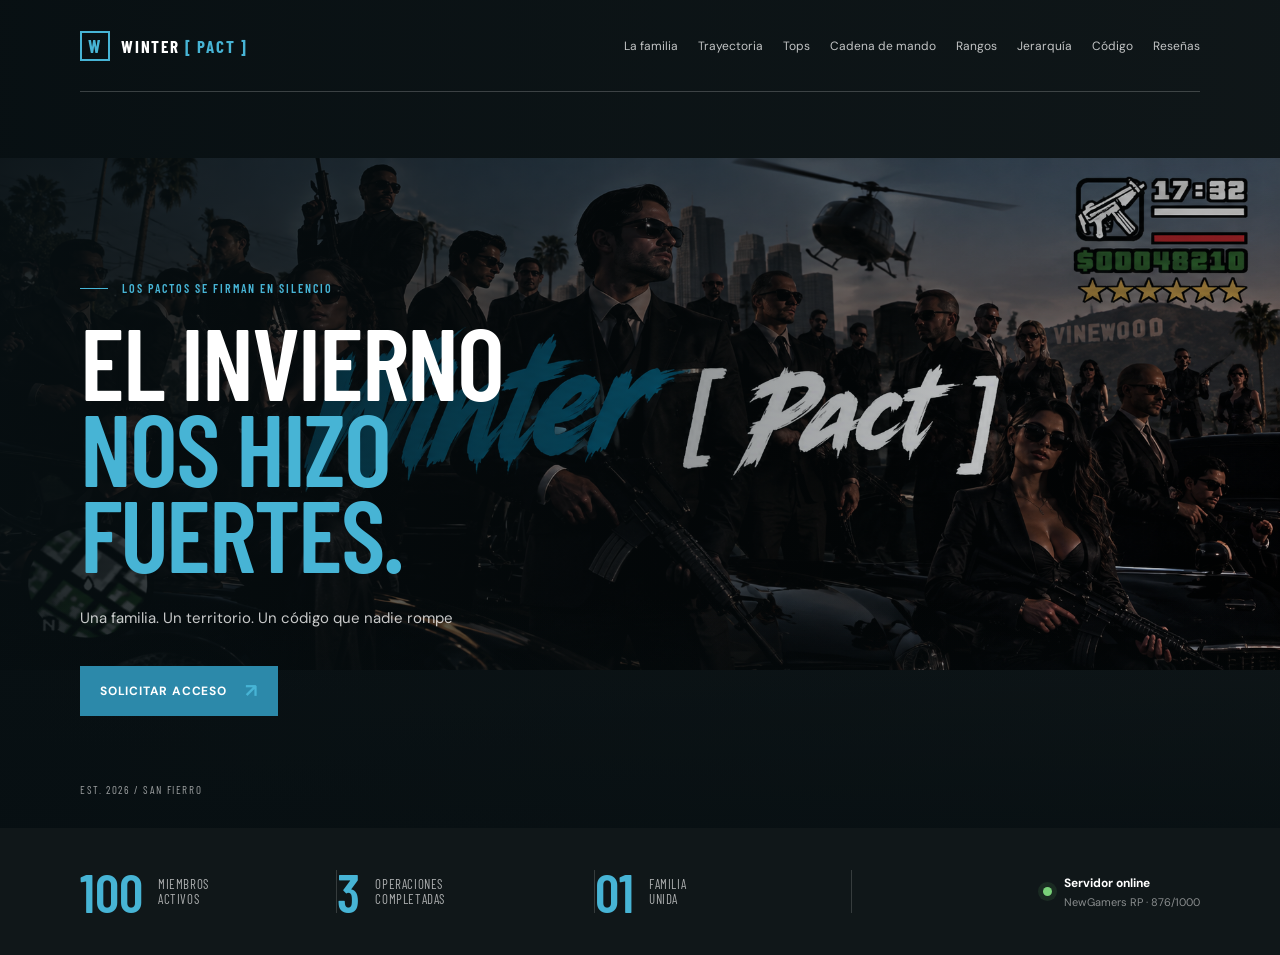
==== index.html @ 0ac742ff "Add files via upload" ====
<!DOCTYPE html>
<html lang="es">
<head>
    <meta charset="UTF-8">
    <meta name="viewport" content="width=device-width, initial-scale=1.0">
    <meta name="description" content="Winter [ Pact ], una familia de rolplay con códigos propios.">
    <title>Winter [ Pact ]</title>
    <link rel="icon" type="image/svg+xml" href="copo.svg">
    <link rel="preconnect" href="https://fonts.googleapis.com">
    <link rel="preconnect" href="https://fonts.gstatic.com" crossorigin>
    <link href="https://fonts.googleapis.com/css2?family=Barlow+Condensed:wght@400;500;600;700&family=DM+Sans:wght@400;500;700&display=swap" rel="stylesheet">
    <link rel="stylesheet" href="style.css">
</head>
<body>
    <header class="hero" id="inicio">
        <nav class="nav container" aria-label="Navegación principal">
            <a class="brand" href="#inicio" aria-label="Ir al inicio"><span class="brand-mark">W</span><span>WINTER <b>[ PACT ]</b></span></a>
            <div class="nav-links"><a href="familia.html">La familia</a><a href="trayectoria.html">Trayectoria</a><a href="tops.html">Tops</a><a href="cadena-mando.html">Cadena de mando</a><a href="rangos.html">Rangos</a><a href="jerarquia.html">Jerarquía</a><a href="codigo.html">Código</a><a href="reseñas.html">Reseñas</a></div>
        </nav>
        <div class="hero-content container">
            <p class="eyebrow"><span></span> Los pactos se firman en silencio</p>
            <h1>El invierno<br><em>nos hizo fuertes.</em></h1>
            <p class="hero-copy">Una familia. Un territorio. Un código que nadie rompe</p>
            <div class="hero-actions"><a class="button button-primary" href="https://discord.gg/SyQqmBDuV" target="_blank" rel="noreferrer">Solicitar acceso <span>↗</span></a></div>
        </div>
        <div class="hero-footer container"><span>EST. 2026 / SAN FIERRO</span></div>
    </header>

    <section class="numbers section-dark" aria-label="Estadísticas de Winter Pact"><div class="container numbers-grid"><div class="number-item"><strong>100</strong><span>Miembros<br>activos</span></div><div class="number-item"><strong>3</strong><span>Operaciones<br>completadas</span></div><div class="number-item"><strong>01</strong><span>Familia<br>unida</span></div><div class="status"><span class="status-dot"></span><span><b>Servidor online</b><small>NewGamers RP · 876/1000</small></span></div></div></section>
</body>
</html>
---- style.css ----
@import url('https://fonts.googleapis.com/css2?family=Barlow+Condensed:wght@400;500;600;700&family=DM+Sans:wght@400;500;700&display=swap');

:root { --blue: #2c89aa; --blue-light: #47b4d5; --ink: #101719; --paper: #f4f7f6; --white: #ffffff; --muted: #667477; }
* { box-sizing: border-box; }
html { scroll-behavior: smooth; }
body { margin: 0; color: var(--ink); background: var(--paper); font-family: 'DM Sans', sans-serif; }
a { color: inherit; text-decoration: none; }
.container { width: min(1120px, calc(100% - 80px)); margin: 0 auto; }
.hero { min-height: 720px; height: 92vh; position: relative; overflow: hidden; color: var(--white); background: #101719 url('imagenes/content.png') center center / contain no-repeat; }
.hero::before { content: ''; position: absolute; inset: 0; background: linear-gradient(90deg, rgba(7,15,18,.9), rgba(7,15,18,.48) 47%, rgba(7,15,18,.1)); }
.hero::after { content: ''; position: absolute; inset: auto 0 0; height: 28%; background: linear-gradient(transparent, rgba(7,15,18,.75)); }
.nav, .hero-content, .hero-footer { position: relative; z-index: 1; }
.nav { height: 92px; display: flex; align-items: center; justify-content: space-between; border-bottom: 1px solid rgba(255,255,255,.2); }
.brand { display: inline-flex; align-items: center; gap: 11px; font: 700 17px 'Barlow Condensed', sans-serif; letter-spacing: 1.8px; }
.brand b { color: var(--blue-light); }.brand-mark { width: 30px; height: 30px; display: grid; place-items: center; border: 2px solid var(--blue-light); color: var(--blue-light); font: 700 18px 'Barlow Condensed', sans-serif; }
.nav-links { display: flex; gap: 20px; color: rgba(255,255,255,.75); font-size: 12px; }.nav-links a:hover { color: var(--white); }
.nav-button, .button { display: inline-flex; gap: 18px; align-items: center; font-size: 12px; font-weight: 700; letter-spacing: .8px; text-transform: uppercase; }.nav-button { padding: 12px 17px; border: 1px solid rgba(255,255,255,.5); }.nav-button span, .button span { color: var(--blue-light); font-size: 19px; line-height: 0; }
.hero-content { padding-top: clamp(110px, 21vh, 205px); }.eyebrow, .section-label { margin: 0 0 22px; color: var(--blue-light); font: 600 12px 'Barlow Condensed', sans-serif; letter-spacing: 2px; text-transform: uppercase; }.eyebrow span { display: inline-block; width: 28px; height: 1px; margin: 0 10px 4px 0; background: var(--blue-light); }
.hero h1 { max-width: 650px; margin: 0; font: 600 clamp(67px,8vw,116px)/.84 'Barlow Condensed', sans-serif; letter-spacing: -2px; text-transform: uppercase; }.hero h1 em { color: var(--blue-light); font-style: normal; }.hero-copy { margin: 31px 0 34px; color: rgba(255,255,255,.78); font-size: 15px; line-height: 1.7; }.hero-actions { display: flex; align-items: center; gap: 25px; }.button { min-height: 50px; padding: 0 20px; }.button-primary { color: var(--white); background: var(--blue); }.button-primary:hover { background: var(--blue-light); }.button-ghost { padding-right: 0; padding-left: 0; border-bottom: 1px solid rgba(255,255,255,.6); }
.hero-footer { position: absolute; right: 0; bottom: 32px; left: 0; display: flex; justify-content: space-between; color: rgba(255,255,255,.6); font: 11px 'Barlow Condensed', sans-serif; letter-spacing: 1.6px; }.scroll-hint { display: flex; align-items: center; gap: 10px; }.scroll-hint i { width: 7px; height: 7px; display: block; border-radius: 50%; background: var(--blue-light); }
.section { padding: 115px 0; }.intro { background: var(--paper); }.intro-grid, .code-grid { display: grid; grid-template-columns: 1.08fr .92fr; gap: 100px; } h2 { margin: 0; font: 600 clamp(48px,6vw,75px)/.88 'Barlow Condensed', sans-serif; letter-spacing: -1.5px; text-transform: uppercase; } h2 strong { color: var(--blue); font-weight: 600; }.intro-text { padding-top: 30px; font-size: 17px; line-height: 1.75; }.intro-text p { margin: 0 0 20px; }.intro-text .muted { color: var(--muted); font-size: 14px; }.text-link { display: inline-flex; gap: 20px; margin-top: 18px; color: var(--blue); font-size: 13px; font-weight: 700; text-transform: uppercase; }.text-link span { font-size: 19px; }
.section-dark { color: var(--white); background: var(--ink); }.numbers { padding: 42px 0; }.numbers-grid { display: grid; grid-template-columns: repeat(3, 1fr) 1.35fr; align-items: center; }.number-item { display: flex; align-items: center; gap: 15px; border-right: 1px solid rgba(255,255,255,.16); }.number-item strong { color: var(--blue-light); font: 600 54px/.8 'Barlow Condensed', sans-serif; }.number-item span { color: rgba(255,255,255,.65); font: 13px/1.1 'Barlow Condensed', sans-serif; letter-spacing: .6px; text-transform: uppercase; }.status { display: flex; align-items: center; justify-content: flex-end; gap: 12px; }.status-dot { width: 9px; height: 9px; border-radius: 50%; background: #79d179; box-shadow: 0 0 0 5px rgba(121,209,121,.1); }.status b, .status small { display: block; }.status b { font-size: 12px; }.status small { margin-top: 4px; color: rgba(255,255,255,.5); font-size: 11px; }
.hierarchy { background: var(--paper); }.section-heading { display: flex; justify-content: space-between; align-items: end; margin-bottom: 55px; }.section-heading > p { margin: 0 0 5px; color: var(--muted); font-size: 14px; line-height: 1.5; text-align: right; }.rank-grid { display: grid; grid-template-columns: repeat(4, 1fr); gap: 14px; }.rank-card { min-height: 275px; padding: 23px 21px; position: relative; background: var(--white); border-top: 3px solid transparent; }.rank-card:hover, .rank-featured { border-color: var(--blue); }.rank-number { color: #9ba8aa; font: 13px 'Barlow Condensed', sans-serif; }.rank-icon { display: block; margin: 38px 0 17px; color: var(--blue); font-size: 28px; }.rank-card h3 { margin: 0; font: 600 27px 'Barlow Condensed', sans-serif; text-transform: uppercase; }.rank-card p { margin: 8px 0 0; color: var(--muted); font-size: 12px; line-height: 1.55; }.rank-line { position: absolute; bottom: 24px; left: 21px; width: 35px; height: 2px; background: var(--blue); }
.code-section { padding: 105px 0; }.code-list { padding-top: 10px; }.code-list > div { display: flex; gap: 23px; padding: 19px 0; border-bottom: 1px solid rgba(255,255,255,.16); }.code-list b { color: var(--blue-light); font: 16px 'Barlow Condensed', sans-serif; }.code-list strong, .code-list small { display: block; }.code-list strong { font: 600 23px 'Barlow Condensed', sans-serif; text-transform: uppercase; }.code-list small { margin-top: 5px; color: rgba(255,255,255,.55); font-size: 12px; }
.history { background: var(--paper); }.timeline { max-width: 800px; margin-left: auto; border-left: 1px solid var(--line); }.timeline article { display: grid; grid-template-columns: 100px 1fr; gap: 25px; padding: 0 0 32px 30px; position: relative; }.timeline article::before { content: ''; position: absolute; top: 4px; left: -5px; width: 9px; height: 9px; border-radius: 50%; background: var(--blue); box-shadow: 0 0 0 5px var(--paper); }.timeline article:last-child { padding-bottom: 0; }.timeline article > span { color: var(--blue); font: 600 18px 'Barlow Condensed', sans-serif; }.timeline h3, .top-grid h3, .hierarchy-steps h3 { margin: 0; font: 600 25px 'Barlow Condensed', sans-serif; text-transform: uppercase; }.timeline p, .hierarchy-steps p { margin: 7px 0 0; color: var(--muted); font-size: 13px; line-height: 1.6; }
.family-image { display: block; width: 100%; height: auto; margin-top: 14px; }
.history-banners { display: flex; flex-direction: column; gap: 0; }.history-banner { padding: 0 0 42px; }.history-banner + .history-banner { padding-top: 42px; border-top: 1px solid var(--line); }.history-banner img { display: block; width: 100%; height: auto; }.history-banner-copy { max-width: 820px; padding-top: 24px; }.history-banner-copy > span { color: var(--blue); font: 600 12px 'Barlow Condensed', sans-serif; letter-spacing: 1.5px; }.history-banner-copy h2 { margin-top: 10px; font-size: 36px; }.history-banner-copy p { max-width: 790px; margin: 10px 0 0; color: var(--muted); font-size: 14px; line-height: 1.75; }.command-grid { grid-template-columns: repeat(4, 1fr); }
.top-banners { display: flex; flex-direction: column; gap: 0; }.top-banners article { padding: 0 0 36px; }.top-banners article + article { padding-top: 36px; border-top: 1px solid rgba(255,255,255,.2); }.top-banners img { display: block; width: 100%; height: auto; }.top-banners h2 { margin: 18px 0 0; color: var(--blue-light); font-size: clamp(28px, 4vw, 43px); }
.hierarchy-page .page-intro { margin-bottom: 55px; }.member-group { padding: 30px 0 42px; border-top: 1px solid var(--line); }.group-title { margin: 0 0 28px; color: var(--blue); font: 600 26px 'Barlow Condensed', sans-serif; letter-spacing: 4px; text-align: center; text-transform: uppercase; }.member-grid { display: grid; justify-content: center; gap: 22px 30px; }.founders-grid { grid-template-columns: repeat(4, 150px); }.supervisors-grid { grid-template-columns: repeat(5, 135px); }.leaders-grid { grid-template-columns: repeat(6, 125px); gap: 22px 25px; }.subleaders-grid { grid-template-columns: repeat(5, 135px); }.member-card { text-align: center; }.portrait { width: 100%; aspect-ratio: 1; position: relative; padding: 2px; border: 1px solid var(--blue); background: var(--ink); }.portrait img { display: block; width: 100%; height: 100%; object-fit: cover; }.member-card h3 { margin: 10px 0 0; color: var(--ink); font: 600 17px 'Barlow Condensed', sans-serif; }.founder-highlight .portrait { border: 2px solid #c99b45; box-shadow: 0 0 0 1px rgba(201,155,69,.25); }.founder-highlight .member-card h3, .founder-highlight h3 { color: #b17d28; }.crown { position: absolute; right: 50%; bottom: -17px; z-index: 1; width: 31px; height: 25px; display: grid; place-items: center; transform: translateX(50%); color: #e3b55e; background: var(--paper); font-size: 25px; line-height: 1; }
.tops { padding: 105px 0; }.tops .section-label { color: var(--blue-light); }.top-grid { display: grid; grid-template-columns: repeat(3, 1fr); gap: 14px; }.top-grid article { display: flex; align-items: center; gap: 15px; padding: 24px 20px; border: 1px solid rgba(255,255,255,.15); }.top-position { align-self: flex-start; color: var(--blue-light); font: 18px 'Barlow Condensed', sans-serif; }.avatar { width: 43px; height: 43px; display: grid; place-items: center; flex-shrink: 0; color: var(--ink); background: var(--blue-light); font: 700 22px 'Barlow Condensed', sans-serif; }.top-grid h3 { color: var(--white); font-size: 20px; }.top-grid p { margin: 3px 0 0; color: rgba(255,255,255,.5); font-size: 11px; }.top-grid article > strong { margin-left: auto; color: var(--blue-light); font: 600 20px 'Barlow Condensed', sans-serif; }.hierarchy-alt { border-top: 1px solid var(--line); }.hierarchy-steps { display: grid; grid-template-columns: repeat(3, 1fr); gap: 14px; }.hierarchy-steps > div { padding: 28px 22px; background: var(--white); border-bottom: 3px solid var(--blue); }.hierarchy-steps span { display: block; margin-bottom: 30px; color: var(--blue); font: 16px 'Barlow Condensed', sans-serif; }
.join { padding: 100px 0; color: var(--white); background: var(--blue); text-align: center; }.join-box { max-width: 670px; }.join .eyebrow { color: rgba(255,255,255,.75); }.join .eyebrow span { background: rgba(255,255,255,.75); }.join h2 { font-size: clamp(52px,7vw,84px); }.join > .container > p:not(.eyebrow) { max-width: 440px; margin: 22px auto 0; color: rgba(255,255,255,.8); font-size: 14px; line-height: 1.6; }.join .button { margin-top: 21px; color: var(--white); background: var(--ink); }.join .button:hover { color: var(--ink); background: var(--white); }.join .button:hover span { color: var(--blue); }.footer { padding: 30px 0; color: rgba(255,255,255,.55); background: #0b1113; }.footer-content { display: flex; align-items: center; justify-content: space-between; font-size: 11px; }.footer .brand { color: var(--white); font-size: 14px; }.footer p { margin: 0; font-style: italic; }
.subpage-hero { min-height: 310px; padding-bottom: 65px; color: var(--white); background: var(--ink) url('imagenes/content.png') center / cover no-repeat; position: relative; }.subpage-hero::before { content: ''; position: absolute; inset: 0; background: rgba(7,15,18,.78); }.subpage-hero > * { position: relative; z-index: 1; }.subpage-title { padding-top: 68px; }.subpage-title .eyebrow { margin-bottom: 18px; }.subpage-title h1 { margin: 0; font: 600 clamp(57px,8vw,94px)/.88 'Barlow Condensed', sans-serif; text-transform: uppercase; }.subpage-title h1 strong { color: var(--blue-light); font-weight: 600; }.page-content { padding: 92px 0; }.page-intro { max-width: 700px; margin-bottom: 60px; }.page-intro p { color: var(--muted); font-size: 16px; line-height: 1.75; }.info-grid { display: grid; grid-template-columns: repeat(3, 1fr); gap: 14px; }.info-grid.command-grid { grid-template-columns: repeat(4, 1fr); }.info-card { padding: 28px 23px; background: var(--white); border-top: 3px solid var(--blue); }.info-card span { color: var(--blue); font: 16px 'Barlow Condensed', sans-serif; }.info-card h2 { margin: 28px 0 10px; font-size: 30px; }.info-card p { margin: 0; color: var(--muted); font-size: 13px; line-height: 1.6; }.back-link { display: inline-flex; gap: 10px; margin-top: 42px; color: var(--blue); font-size: 12px; font-weight: 700; letter-spacing: 1px; text-transform: uppercase; }.page-list { max-width: 820px; }.page-list article { display: grid; grid-template-columns: 110px 1fr; gap: 25px; padding: 25px 0; border-bottom: 1px solid var(--line); }.page-list article > span { color: var(--blue); font: 600 20px 'Barlow Condensed', sans-serif; }.page-list h2 { margin: 0; font-size: 30px; }.page-list p { margin: 8px 0 0; color: var(--muted); font-size: 13px; line-height: 1.6; }.subpage-dark { color: var(--white); background: var(--ink); }.subpage-dark .page-intro p, .subpage-dark .page-list p { color: rgba(255,255,255,.62); }.subpage-dark .page-list article { border-color: rgba(255,255,255,.16); }
@media (max-width: 1050px) { .nav-links { gap: 12px; font-size: 11px; } }
@media (max-width: 760px) { .container { width: min(100% - 40px, 540px); }.hero { min-height: 680px; height: 100svh; background-size: contain; }.nav { height: 72px; }.nav-links { display: none; }.nav-button { padding: 10px 12px; }.hero-content { padding-top: 145px; }.hero h1 { font-size: clamp(64px,19vw,98px); }.hero-copy { font-size: 14px; }.hero-actions { align-items: flex-start; flex-direction: column; gap: 21px; }.hero-footer { bottom: 22px; }.scroll-hint { display: none; }.section { padding: 78px 0; }.intro-grid, .code-grid { display: block; }.intro-text { padding-top: 35px; }.numbers { padding: 30px 0; }.numbers-grid { grid-template-columns: 1fr 1fr; gap: 25px 0; }.number-item { border: 0; }.number-item:nth-child(2) { padding-left: 20px; border-left: 1px solid rgba(255,255,255,.16); }.status { grid-column: 1 / -1; justify-content: flex-start; }.section-heading { display: block; margin-bottom: 35px; }.section-heading > p { margin-top: 25px; text-align: left; }.rank-grid, .top-grid, .hierarchy-steps, .info-grid { grid-template-columns: 1fr 1fr; }.info-grid.command-grid { grid-template-columns: repeat(2, 1fr); }.rank-card { min-height: 245px; }.rank-icon { margin-top: 26px; }.code-list, .timeline, .top-grid, .hierarchy-steps { margin-top: 45px; }.page-content { padding: 70px 0; }.subpage-title { padding-top: 52px; }.page-intro { margin-bottom: 42px; }.hierarchy-page .page-intro { margin-bottom: 28px; }.founders-grid, .supervisors-grid, .leaders-grid, .subleaders-grid { grid-template-columns: repeat(3, 1fr); gap: 25px 15px; }.member-group { padding: 25px 0 32px; }.group-title { font-size: 23px; }.member-card h3 { font-size: 15px; }.code-section, .tops { padding: 78px 0; }.timeline article { grid-template-columns: 70px 1fr; gap: 15px; }.join { padding: 80px 0; }.footer-content { align-items: flex-start; flex-direction: column; gap: 20px; }.footer p { order: 3; } }
@media (max-width: 430px) { .rank-grid, .top-grid, .hierarchy-steps, .info-grid { grid-template-columns: 1fr; }.info-grid.command-grid { grid-template-columns: 1fr; }.rank-card { min-height: 215px; }.rank-icon { margin-top: 22px; }.hero-footer > span:first-child { font-size: 10px; }.page-list article { grid-template-columns: 1fr; gap: 8px; }.history-banner { padding-bottom: 28px; }.history-banner + .history-banner { padding-top: 28px; }.history-banner-copy { padding-top: 18px; }.history-banner-copy h2 { font-size: 31px; }.history-banner-copy p { font-size: 13px; }.top-banners article { padding-bottom: 26px; }.top-banners article + article { padding-top: 26px; }.top-banners h2 { font-size: 27px; } }

.reviews-page { background: var(--paper); }.reviews-intro { display: grid; grid-template-columns: .9fr 1.1fr; gap: 100px; padding-top: 92px; padding-bottom: 100px; }.reviews-intro > div > p { max-width: 400px; margin-top: 24px; color: var(--muted); font-size: 15px; line-height: 1.7; }.review-form { padding: 30px; background: var(--white); border-top: 3px solid var(--blue); }.review-form label { display: block; margin: 0 0 8px; color: var(--ink); font: 600 13px 'Barlow Condensed', sans-serif; letter-spacing: 1px; text-transform: uppercase; }.review-form input, .review-form textarea { width: 100%; margin-bottom: 22px; padding: 13px 0; color: var(--ink); background: transparent; border: 0; border-bottom: 1px solid var(--line); font: 14px 'DM Sans', sans-serif; outline: 0; resize: vertical; }.review-form input:focus, .review-form textarea:focus { border-color: var(--blue); }.review-form textarea { min-height: 105px; }.rating-input { display: flex; flex-direction: row-reverse; justify-content: flex-end; gap: 3px; margin-bottom: 22px; }.rating-input input { position: absolute; opacity: 0; pointer-events: none; }.rating-input label { margin: 0; color: #b8c2c3; font: 28px/1 'DM Sans', sans-serif; cursor: pointer; }.rating-input label:hover, .rating-input label:hover ~ label, .rating-input input:checked ~ label { color: var(--blue); }.review-form .button { border: 0; cursor: pointer; }.form-status { min-height: 18px; margin: 13px 0 0; color: var(--blue); font-size: 12px; }.reviews-list-section { padding: 95px 0; }.reviews-heading { display: flex; align-items: end; justify-content: space-between; margin-bottom: 50px; }.reviews-heading > span { color: var(--blue-light); font: 16px 'Barlow Condensed', sans-serif; text-transform: uppercase; }.reviews-list { display: grid; grid-template-columns: repeat(2, 1fr); gap: 14px; }.review-card { padding: 25px; background: #172124; border: 1px solid rgba(255,255,255,.13); border-top: 3px solid var(--blue); }.review-card-top { display: flex; align-items: start; justify-content: space-between; gap: 15px; }.review-card h3 { margin: 0; color: var(--white); font: 600 24px 'Barlow Condensed', sans-serif; text-transform: uppercase; }.review-card time { display: block; margin-top: 4px; color: rgba(255,255,255,.45); font-size: 11px; }.review-card p { margin: 22px 0 0; color: rgba(255,255,255,.7); font-size: 13px; line-height: 1.65; }.review-stars { color: var(--blue-light); font-size: 17px; letter-spacing: 2px; white-space: nowrap; }.empty-reviews { grid-column: 1 / -1; margin: 0; padding: 28px; color: rgba(255,255,255,.6); border: 1px dashed rgba(255,255,255,.2); text-align: center; }
@media (max-width: 760px) { .reviews-intro { display: block; padding-top: 70px; padding-bottom: 75px; }.review-form { margin-top: 42px; }.reviews-list-section { padding: 70px 0; }.reviews-heading { display: block; }.reviews-heading > span { display: block; margin-top: 20px; }.reviews-list { grid-template-columns: 1fr; } }
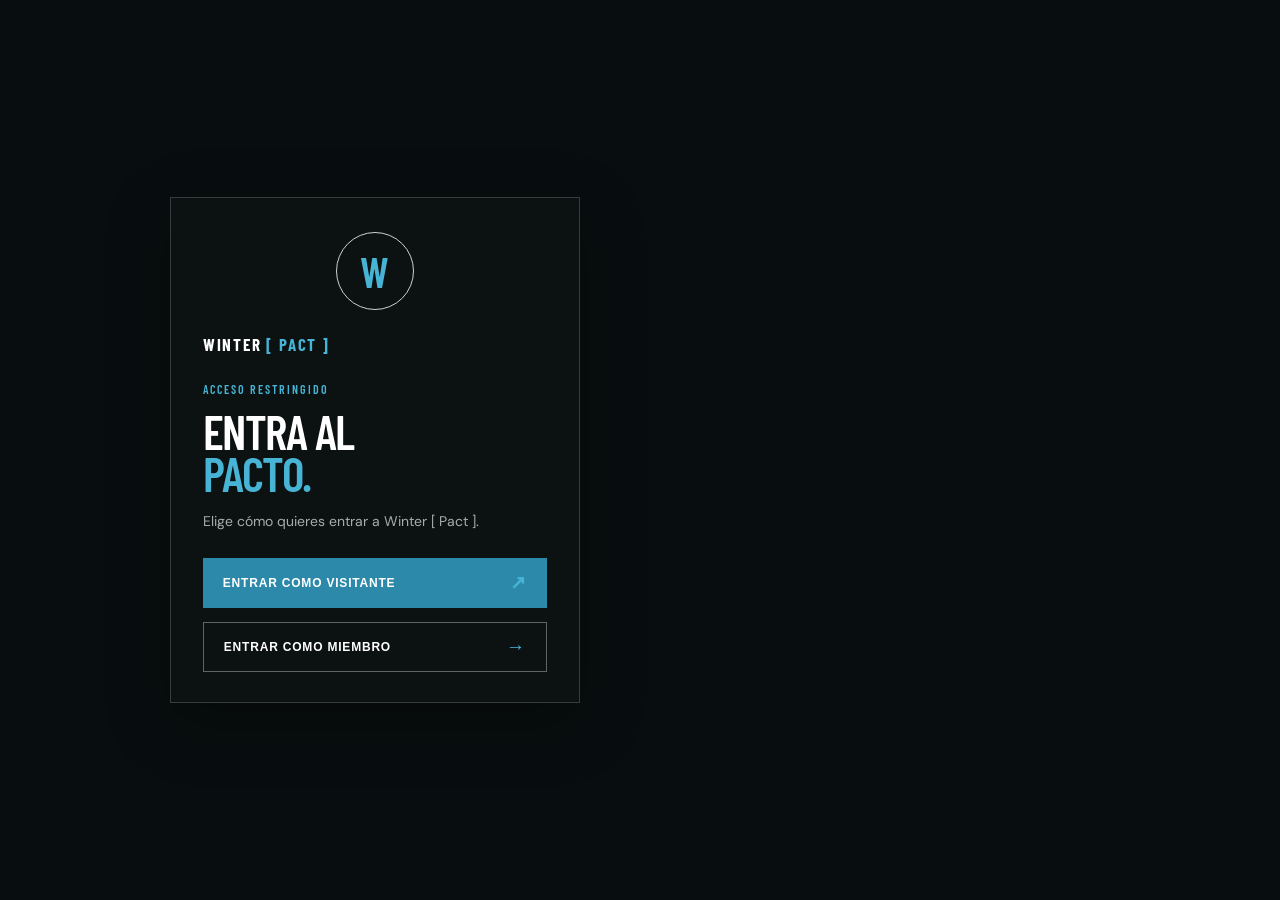
==== commit 8280b464: "Add files via upload" ====
--- a/index.html
+++ b/index.html
@@ -21,11 +21,14 @@
             <p class="eyebrow"><span></span> Los pactos se firman en silencio</p>
             <h1>El invierno<br><em>nos hizo fuertes.</em></h1>
             <p class="hero-copy">Una familia. Un territorio. Un código que nadie rompe</p>
-            <div class="hero-actions"><a class="button button-primary" href="https://discord.gg/SyQqmBDuV" target="_blank" rel="noreferrer">Solicitar acceso <span>↗</span></a></div>
+            <div class="hero-actions"><a class="button button-primary" data-access-request href="https://discord.gg/SyQqmBDuV" target="_blank" rel="noreferrer">Solicitar acceso <span>↗</span></a></div>
+            <div class="member-notice" id="member-notice" role="status" aria-live="polite" hidden>Ya eres miembro de Winter [ Pact ].</div>
         </div>
         <div class="hero-footer container"><span>EST. 2026 / SAN FIERRO</span></div>
     </header>
 
     <section class="numbers section-dark" aria-label="Estadísticas de Winter Pact"><div class="container numbers-grid"><div class="number-item"><strong>100</strong><span>Miembros<br>activos</span></div><div class="number-item"><strong>3</strong><span>Operaciones<br>completadas</span></div><div class="number-item"><strong>01</strong><span>Familia<br>unida</span></div><div class="status"><span class="status-dot"></span><span><b>Servidor online</b><small>NewGamers RP · 876/1000</small></span></div></div></section>
+
+    <script src="auth.js"></script>
 </body>
 </html>
--- a/style.css
+++ b/style.css
@@ -1,11 +1,24 @@
 @import url('https://fonts.googleapis.com/css2?family=Barlow+Condensed:wght@400;500;600;700&family=DM+Sans:wght@400;500;700&display=swap');
 
-:root { --blue: #2c89aa; --blue-light: #47b4d5; --ink: #101719; --paper: #f4f7f6; --white: #ffffff; --muted: #667477; }
+:root { --blue: #2c89aa; --blue-light: #47b4d5; --ink: #101719; --paper: #f4f7f6; --white: #ffffff; --muted: #667477; --line: #d9e2e1; }
 * { box-sizing: border-box; }
+body { overflow-x: hidden; }
+.login-page { min-height: 100vh; background: var(--ink); }.login-shell { min-height: 100vh; display: grid; grid-template-columns: minmax(0, 1.15fr) minmax(400px, .85fr); }.login-visual { display: flex; align-items: end; min-height: 100vh; padding: 80px; color: var(--white); background: var(--ink) url('imagenes/content.png') center / cover no-repeat; position: relative; }.login-visual::before { content: ''; position: absolute; inset: 0; background: linear-gradient(90deg, rgba(7,15,18,.92), rgba(7,15,18,.28)); }.login-visual-content { position: relative; z-index: 1; max-width: 680px; }.login-visual h1 { margin: 0; font: 600 clamp(67px,8vw,116px)/.84 'Barlow Condensed', sans-serif; letter-spacing: -2px; text-transform: uppercase; }.login-visual h1 em { color: var(--blue-light); font-style: normal; }.login-visual-content > p:not(.eyebrow) { max-width: 360px; margin: 30px 0 0; color: rgba(255,255,255,.75); font-size: 15px; line-height: 1.7; }.login-est { display: block; margin-top: 90px; color: rgba(255,255,255,.55); font: 11px 'Barlow Condensed', sans-serif; letter-spacing: 1.6px; }.login-panel { display: flex; flex-direction: column; justify-content: center; padding: 70px clamp(32px,6vw,100px); background: var(--paper); }.login-brand { align-self: flex-start; margin-bottom: 100px; color: var(--ink); }.login-panel h2 { font-size: clamp(52px,6vw,78px); }.login-panel h2 strong { color: var(--blue); }.login-copy { max-width: 420px; margin: 25px 0 35px; color: var(--muted); font-size: 14px; line-height: 1.7; }.login-actions { display: flex; flex-direction: column; align-items: flex-start; gap: 14px; }.login-actions .button, .member-login-form .button { border: 0; cursor: pointer; }.button-outline { color: var(--ink); border: 1px solid var(--line) !important; background: transparent; }.button-outline:hover { color: var(--white); background: var(--ink); }.member-login-form[hidden], #access-choice[hidden] { display: none; }.member-login-form label, .gallery-form label { display: block; margin: 22px 0 8px; color: var(--ink); font: 600 13px 'Barlow Condensed', sans-serif; letter-spacing: 1px; text-transform: uppercase; }.member-login-form input, .gallery-form input, .gallery-form textarea { width: 100%; padding: 13px 0; color: var(--ink); background: transparent; border: 0; border-bottom: 1px solid var(--line); font: 14px 'DM Sans', sans-serif; outline: 0; }.member-login-form input:focus, .gallery-form input:focus, .gallery-form textarea:focus { border-color: var(--blue); }.member-login-form .button { margin-top: 30px; }.login-back { margin: 0 0 45px; padding: 0; border: 0; background: none; cursor: pointer; }.nav-logout { padding: 8px 13px; color: var(--white); border: 1px solid rgba(255,255,255,.4); background: transparent; font: 700 11px 'DM Sans', sans-serif; cursor: pointer; }.nav-logout:hover { border-color: var(--blue-light); color: var(--blue-light); }
+.gallery-page { background: var(--paper); }.gallery-intro { display: grid; grid-template-columns: .9fr 1.1fr; gap: 100px; align-items: end; margin-bottom: 60px; }.gallery-intro > p { max-width: 420px; margin: 0 0 5px; color: var(--muted); font-size: 15px; line-height: 1.7; }.gallery-form { max-width: 650px; padding: 30px; background: var(--white); border-top: 3px solid var(--blue); }.gallery-form textarea { min-height: 100px; resize: vertical; }.gallery-form input[type='file'] { padding: 12px 0; }.gallery-form .button { margin-top: 24px; border: 0; cursor: pointer; }.gallery-feed { margin-top: 100px; }.gallery-feed-heading { display: flex; justify-content: space-between; align-items: end; margin-bottom: 30px; }.gallery-feed-heading .section-label { margin: 0; }.gallery-feed-heading > span { color: var(--blue); font: 16px 'Barlow Condensed', sans-serif; text-transform: uppercase; }.gallery-grid { display: grid; grid-template-columns: repeat(3, 1fr); gap: 14px; }.gallery-card { overflow: hidden; background: var(--white); }.gallery-card img { display: block; width: 100%; aspect-ratio: 1 / .8; object-fit: cover; }.gallery-card-copy { padding: 19px; }.gallery-card-copy p { margin: 0; color: var(--ink); font-size: 14px; line-height: 1.6; }.gallery-card-copy time { display: block; margin-top: 15px; color: var(--muted); font-size: 11px; }.gallery-empty { color: var(--muted); font-size: 14px; }
+@media (max-width: 760px) { .login-shell { display: block; }.login-visual { min-height: 48vh; padding: 38px 22px; }.login-visual h1 { font-size: clamp(54px, 17vw, 88px); }.login-est { margin-top: 35px; }.login-panel { min-height: 52vh; padding: 45px 22px 60px; }.login-brand { margin-bottom: 60px; }.gallery-intro { display: block; }.gallery-intro > p { margin-top: 28px; }.gallery-feed { margin-top: 65px; }.gallery-grid { grid-template-columns: 1fr 1fr; } }
+@media (max-width: 430px) { .gallery-grid { grid-template-columns: 1fr; }.gallery-form { padding: 22px; }.gallery-feed-heading { display: block; }.gallery-feed-heading > span { display: block; margin-top: 15px; } }
+.gallery-card-image { cursor: zoom-in; transition: filter .2s ease, transform .2s ease; }.gallery-card-image:hover, .gallery-card-image:focus-visible { filter: brightness(1.12); transform: scale(1.025); }.gallery-card-image:focus-visible { outline: 3px solid var(--blue-light); outline-offset: -3px; }.gallery-lightbox[hidden] { display: none; }.gallery-lightbox { position: fixed; inset: 0; z-index: 20; display: grid; place-items: center; padding: 30px; }.gallery-lightbox-backdrop { position: absolute; inset: 0; background: rgba(5,10,12,.9); cursor: zoom-out; }.gallery-lightbox-content { max-width: min(1100px, 94vw); max-height: 94vh; display: flex; flex-direction: column; align-items: center; position: relative; z-index: 1; }.gallery-lightbox-content img { display: block; max-width: 100%; max-height: 82vh; width: auto; height: auto; object-fit: contain; box-shadow: 0 18px 60px rgba(0,0,0,.55); }.gallery-lightbox-close { position: absolute; top: -18px; right: -18px; z-index: 2; width: 38px; height: 38px; color: var(--white); border: 1px solid rgba(255,255,255,.65); border-radius: 50%; background: var(--ink); font-size: 27px; line-height: 1; cursor: pointer; }.gallery-lightbox-close:hover { color: var(--blue-light); border-color: var(--blue-light); }.gallery-lightbox-content p { margin: 14px 0 0; color: rgba(255,255,255,.7); font-size: 12px; }.lightbox-open { overflow: hidden; }
+@media (max-width: 600px) { .gallery-lightbox { padding: 18px; }.gallery-lightbox-content { max-width: 100%; max-height: 92vh; }.gallery-lightbox-content img { max-height: 78vh; }.gallery-lightbox-close { top: -14px; right: -4px; } }
+.member-notice { max-width: 430px; margin-top: 18px; padding: 13px 16px; color: var(--white); background: rgba(44,137,170,.9); border-left: 3px solid var(--blue-light); font-size: 13px; line-height: 1.5; opacity: 0; transform: translateY(12px); }.member-notice-show { animation: member-notice-reveal .5s ease forwards; }@keyframes member-notice-reveal { from { opacity: 0; transform: translateY(12px); } to { opacity: 1; transform: translateY(0); } }
+.login-page { min-height: 100vh; color: var(--white); background: #101719 url('imagenes/login.png') center / cover no-repeat; }.login-page::before { content: ''; position: fixed; inset: 0; background: rgba(5, 10, 12, .7); pointer-events: none; }.login-shell { min-height: 100vh; display: grid; place-items: center; position: relative; z-index: 1; padding: 30px 16px; }.login-panel { width: min(100%, 410px); display: flex; align-items: center; padding: 34px 32px 30px; color: var(--white); background: rgba(14, 18, 19, .84); border: 1px solid rgba(255,255,255,.18); box-shadow: 0 18px 55px rgba(0,0,0,.35); }.login-emblem { width: 78px; height: 78px; display: grid; place-items: center; margin-bottom: 24px; border: 1px solid rgba(255,255,255,.8); border-radius: 50%; color: var(--blue-light); font: 600 43px 'Barlow Condensed', sans-serif; }.login-brand { margin-bottom: 28px; color: var(--white); font-size: 15px; }.login-panel .section-label { margin-bottom: 14px; }.login-panel h2 { font-size: 48px; }.login-panel h2 strong { color: var(--blue-light); }.login-copy { margin: 16px 0 24px; color: rgba(255,255,255,.65); }.login-actions, #access-choice { width: 100%; }.login-actions .button, .member-login-form .button { width: 100%; justify-content: space-between; }.button-outline { color: var(--white); border-color: rgba(255,255,255,.35) !important; }.button-outline:hover { color: var(--ink); background: var(--white); }.member-login-form { width: 100%; }.member-login-form label { color: rgba(255,255,255,.78); }.member-login-form input { color: var(--white); border-color: rgba(255,255,255,.35); }.member-login-form input::placeholder { color: rgba(255,255,255,.42); }.login-back { margin-bottom: 24px; color: var(--blue-light); }.form-status { color: #ff9b9b; }.login-help { margin-top: 18px; padding: 13px 15px; color: #dceff4; background: rgba(44,137,170,.18); border-left: 2px solid var(--blue-light); font-size: 12px; line-height: 1.5; opacity: 0; transform: translateY(10px); }.login-help-show { animation: login-help-reveal .55s ease forwards; }@keyframes login-help-reveal { from { opacity: 0; transform: translateY(10px); } to { opacity: 1; transform: translateY(0); } }
+@media (max-width: 760px) { .login-shell { padding: 16px; }.login-panel { padding: 28px 22px 24px; }.login-emblem { width: 68px; height: 68px; font-size: 37px; } }
+.community { background: var(--paper); }.community-grid { display: grid; grid-template-columns: .8fr 1.2fr; gap: 100px; align-items: start; }.community-copy { max-width: 360px; margin-top: 28px; color: var(--muted); font-size: 15px; line-height: 1.7; }.community-panel { padding: 30px; background: var(--white); border-top: 3px solid var(--blue); }.reaction-row { display: flex; gap: 10px; padding-bottom: 24px; border-bottom: 1px solid var(--line); }.reaction-button { padding: 10px 13px; color: var(--ink); border: 1px solid var(--line); background: var(--paper); font: 14px 'DM Sans', sans-serif; cursor: pointer; }.reaction-button:hover { border-color: var(--blue); }.reaction-button span { margin-left: 5px; color: var(--blue); font-weight: 700; }.comment-form label { display: block; margin: 22px 0 8px; color: var(--ink); font: 600 13px 'Barlow Condensed', sans-serif; letter-spacing: 1px; text-transform: uppercase; }.comment-form input, .comment-form textarea { width: 100%; padding: 13px 0; color: var(--ink); background: transparent; border: 0; border-bottom: 1px solid var(--line); font: 14px 'DM Sans', sans-serif; outline: 0; }.comment-form input:focus, .comment-form textarea:focus { border-color: var(--blue); }.comment-form textarea { min-height: 90px; resize: vertical; }.comment-form .button { margin-top: 22px; border: 0; cursor: pointer; }.comment-list { margin-top: 28px; }.comment-item { padding: 17px 0; border-top: 1px solid var(--line); }.comment-item > div { display: flex; align-items: baseline; justify-content: space-between; gap: 15px; }.comment-item strong { font: 600 18px 'Barlow Condensed', sans-serif; text-transform: uppercase; }.comment-item time { color: var(--muted); font-size: 11px; }.comment-item p { margin: 7px 0 0; color: var(--muted); font-size: 13px; line-height: 1.6; }.comment-empty { color: var(--muted); font-size: 13px; }
+@media (max-width: 760px) { .community-grid { display: block; }.community-panel { margin-top: 42px; }.reaction-row { flex-wrap: wrap; } }
 html { scroll-behavior: smooth; }
 body { margin: 0; color: var(--ink); background: var(--paper); font-family: 'DM Sans', sans-serif; }
 a { color: inherit; text-decoration: none; }
 .container { width: min(1120px, calc(100% - 80px)); margin: 0 auto; }
+img { max-width: 100%; }
 .hero { min-height: 720px; height: 92vh; position: relative; overflow: hidden; color: var(--white); background: #101719 url('imagenes/content.png') center center / contain no-repeat; }
 .hero::before { content: ''; position: absolute; inset: 0; background: linear-gradient(90deg, rgba(7,15,18,.9), rgba(7,15,18,.48) 47%, rgba(7,15,18,.1)); }
 .hero::after { content: ''; position: absolute; inset: auto 0 0; height: 28%; background: linear-gradient(transparent, rgba(7,15,18,.75)); }
@@ -31,8 +44,8 @@
 .join { padding: 100px 0; color: var(--white); background: var(--blue); text-align: center; }.join-box { max-width: 670px; }.join .eyebrow { color: rgba(255,255,255,.75); }.join .eyebrow span { background: rgba(255,255,255,.75); }.join h2 { font-size: clamp(52px,7vw,84px); }.join > .container > p:not(.eyebrow) { max-width: 440px; margin: 22px auto 0; color: rgba(255,255,255,.8); font-size: 14px; line-height: 1.6; }.join .button { margin-top: 21px; color: var(--white); background: var(--ink); }.join .button:hover { color: var(--ink); background: var(--white); }.join .button:hover span { color: var(--blue); }.footer { padding: 30px 0; color: rgba(255,255,255,.55); background: #0b1113; }.footer-content { display: flex; align-items: center; justify-content: space-between; font-size: 11px; }.footer .brand { color: var(--white); font-size: 14px; }.footer p { margin: 0; font-style: italic; }
 .subpage-hero { min-height: 310px; padding-bottom: 65px; color: var(--white); background: var(--ink) url('imagenes/content.png') center / cover no-repeat; position: relative; }.subpage-hero::before { content: ''; position: absolute; inset: 0; background: rgba(7,15,18,.78); }.subpage-hero > * { position: relative; z-index: 1; }.subpage-title { padding-top: 68px; }.subpage-title .eyebrow { margin-bottom: 18px; }.subpage-title h1 { margin: 0; font: 600 clamp(57px,8vw,94px)/.88 'Barlow Condensed', sans-serif; text-transform: uppercase; }.subpage-title h1 strong { color: var(--blue-light); font-weight: 600; }.page-content { padding: 92px 0; }.page-intro { max-width: 700px; margin-bottom: 60px; }.page-intro p { color: var(--muted); font-size: 16px; line-height: 1.75; }.info-grid { display: grid; grid-template-columns: repeat(3, 1fr); gap: 14px; }.info-grid.command-grid { grid-template-columns: repeat(4, 1fr); }.info-card { padding: 28px 23px; background: var(--white); border-top: 3px solid var(--blue); }.info-card span { color: var(--blue); font: 16px 'Barlow Condensed', sans-serif; }.info-card h2 { margin: 28px 0 10px; font-size: 30px; }.info-card p { margin: 0; color: var(--muted); font-size: 13px; line-height: 1.6; }.back-link { display: inline-flex; gap: 10px; margin-top: 42px; color: var(--blue); font-size: 12px; font-weight: 700; letter-spacing: 1px; text-transform: uppercase; }.page-list { max-width: 820px; }.page-list article { display: grid; grid-template-columns: 110px 1fr; gap: 25px; padding: 25px 0; border-bottom: 1px solid var(--line); }.page-list article > span { color: var(--blue); font: 600 20px 'Barlow Condensed', sans-serif; }.page-list h2 { margin: 0; font-size: 30px; }.page-list p { margin: 8px 0 0; color: var(--muted); font-size: 13px; line-height: 1.6; }.subpage-dark { color: var(--white); background: var(--ink); }.subpage-dark .page-intro p, .subpage-dark .page-list p { color: rgba(255,255,255,.62); }.subpage-dark .page-list article { border-color: rgba(255,255,255,.16); }
 @media (max-width: 1050px) { .nav-links { gap: 12px; font-size: 11px; } }
-@media (max-width: 760px) { .container { width: min(100% - 40px, 540px); }.hero { min-height: 680px; height: 100svh; background-size: contain; }.nav { height: 72px; }.nav-links { display: none; }.nav-button { padding: 10px 12px; }.hero-content { padding-top: 145px; }.hero h1 { font-size: clamp(64px,19vw,98px); }.hero-copy { font-size: 14px; }.hero-actions { align-items: flex-start; flex-direction: column; gap: 21px; }.hero-footer { bottom: 22px; }.scroll-hint { display: none; }.section { padding: 78px 0; }.intro-grid, .code-grid { display: block; }.intro-text { padding-top: 35px; }.numbers { padding: 30px 0; }.numbers-grid { grid-template-columns: 1fr 1fr; gap: 25px 0; }.number-item { border: 0; }.number-item:nth-child(2) { padding-left: 20px; border-left: 1px solid rgba(255,255,255,.16); }.status { grid-column: 1 / -1; justify-content: flex-start; }.section-heading { display: block; margin-bottom: 35px; }.section-heading > p { margin-top: 25px; text-align: left; }.rank-grid, .top-grid, .hierarchy-steps, .info-grid { grid-template-columns: 1fr 1fr; }.info-grid.command-grid { grid-template-columns: repeat(2, 1fr); }.rank-card { min-height: 245px; }.rank-icon { margin-top: 26px; }.code-list, .timeline, .top-grid, .hierarchy-steps { margin-top: 45px; }.page-content { padding: 70px 0; }.subpage-title { padding-top: 52px; }.page-intro { margin-bottom: 42px; }.hierarchy-page .page-intro { margin-bottom: 28px; }.founders-grid, .supervisors-grid, .leaders-grid, .subleaders-grid { grid-template-columns: repeat(3, 1fr); gap: 25px 15px; }.member-group { padding: 25px 0 32px; }.group-title { font-size: 23px; }.member-card h3 { font-size: 15px; }.code-section, .tops { padding: 78px 0; }.timeline article { grid-template-columns: 70px 1fr; gap: 15px; }.join { padding: 80px 0; }.footer-content { align-items: flex-start; flex-direction: column; gap: 20px; }.footer p { order: 3; } }
-@media (max-width: 430px) { .rank-grid, .top-grid, .hierarchy-steps, .info-grid { grid-template-columns: 1fr; }.info-grid.command-grid { grid-template-columns: 1fr; }.rank-card { min-height: 215px; }.rank-icon { margin-top: 22px; }.hero-footer > span:first-child { font-size: 10px; }.page-list article { grid-template-columns: 1fr; gap: 8px; }.history-banner { padding-bottom: 28px; }.history-banner + .history-banner { padding-top: 28px; }.history-banner-copy { padding-top: 18px; }.history-banner-copy h2 { font-size: 31px; }.history-banner-copy p { font-size: 13px; }.top-banners article { padding-bottom: 26px; }.top-banners article + article { padding-top: 26px; }.top-banners h2 { font-size: 27px; } }
+@media (max-width: 760px) { .container { width: min(100% - 32px, 540px); }.hero { min-height: 680px; height: 100svh; background-size: contain; }.nav { height: 116px; align-items: flex-start; padding-top: 20px; position: relative; }.brand { min-width: 0; }.brand > span:last-child { white-space: nowrap; }.nav-links { position: absolute; top: 72px; right: 0; left: 0; display: flex; gap: 18px; max-width: 100vw; padding: 12px 0; overflow-x: auto; color: rgba(255,255,255,.82); font-size: 11px; white-space: nowrap; scrollbar-width: thin; scrollbar-color: var(--blue-light) transparent; }.nav-links a { flex: 0 0 auto; }.nav-links::-webkit-scrollbar { height: 3px; }.nav-links::-webkit-scrollbar-thumb { background: var(--blue-light); }.nav-button { padding: 10px 12px; }.hero-content { padding-top: 145px; }.hero h1 { max-width: 100%; font-size: clamp(58px,19vw,98px); }.hero-copy { max-width: 31ch; font-size: 14px; }.hero-actions { align-items: flex-start; flex-direction: column; gap: 21px; }.hero-footer { bottom: 22px; }.scroll-hint { display: none; }.section { padding: 78px 0; }.intro-grid, .code-grid { display: block; }.intro-text { padding-top: 35px; }.numbers { padding: 30px 0; }.numbers-grid { grid-template-columns: 1fr 1fr; gap: 25px 0; }.number-item { border: 0; }.number-item:nth-child(2) { padding-left: 20px; border-left: 1px solid rgba(255,255,255,.16); }.status { grid-column: 1 / -1; justify-content: flex-start; }.section-heading { display: block; margin-bottom: 35px; }.section-heading > p { margin-top: 25px; text-align: left; }.rank-grid, .top-grid, .hierarchy-steps, .info-grid { grid-template-columns: 1fr 1fr; }.info-grid.command-grid { grid-template-columns: repeat(2, 1fr); }.rank-card { min-height: 245px; }.rank-icon { margin-top: 26px; }.code-list, .timeline, .top-grid, .hierarchy-steps { margin-top: 45px; }.page-content { padding: 70px 0; }.subpage-hero { min-height: 350px; }.subpage-title { padding-top: 42px; }.subpage-title h1 { font-size: clamp(52px,16vw,82px); }.page-intro { margin-bottom: 42px; }.page-intro h2, .reviews-intro h2 { font-size: clamp(43px,13vw,66px); }.hierarchy-page .page-intro { margin-bottom: 28px; }.founders-grid, .supervisors-grid, .leaders-grid, .subleaders-grid { grid-template-columns: repeat(3, 1fr); gap: 25px 15px; }.member-group { padding: 25px 0 32px; }.group-title { font-size: 23px; }.member-card h3 { font-size: 15px; overflow-wrap: anywhere; }.code-section, .tops { padding: 78px 0; }.timeline article { grid-template-columns: 70px 1fr; gap: 15px; }.join { padding: 80px 0; }.footer-content { align-items: flex-start; flex-direction: column; gap: 20px; }.footer p { order: 3; }.reviews-intro { gap: 50px; }.review-form { padding: 24px 20px; } }
+@media (max-width: 430px) { .container { width: min(100% - 28px, 540px); }.brand { font-size: 15px; letter-spacing: 1.3px; }.brand-mark { width: 27px; height: 27px; font-size: 16px; }.rank-grid, .top-grid, .hierarchy-steps, .info-grid { grid-template-columns: 1fr; }.info-grid.command-grid { grid-template-columns: 1fr; }.rank-card { min-height: 215px; }.rank-icon { margin-top: 22px; }.hero-footer > span:first-child { font-size: 10px; }.page-list article { grid-template-columns: 1fr; gap: 8px; }.history-banner { padding-bottom: 28px; }.history-banner + .history-banner { padding-top: 28px; }.history-banner-copy { padding-top: 18px; }.history-banner-copy h2 { font-size: 31px; }.history-banner-copy p { font-size: 13px; }.top-banners article { padding-bottom: 26px; }.top-banners article + article { padding-top: 26px; }.top-banners h2 { font-size: 27px; }.timeline article { grid-template-columns: 1fr; gap: 7px; padding-left: 22px; }.reviews-intro { padding-top: 60px; }.reviews-list-section { padding: 60px 0; }.review-card { padding: 20px; }.review-card-top { display: block; }.review-stars { display: block; margin-top: 12px; } }
 
 .reviews-page { background: var(--paper); }.reviews-intro { display: grid; grid-template-columns: .9fr 1.1fr; gap: 100px; padding-top: 92px; padding-bottom: 100px; }.reviews-intro > div > p { max-width: 400px; margin-top: 24px; color: var(--muted); font-size: 15px; line-height: 1.7; }.review-form { padding: 30px; background: var(--white); border-top: 3px solid var(--blue); }.review-form label { display: block; margin: 0 0 8px; color: var(--ink); font: 600 13px 'Barlow Condensed', sans-serif; letter-spacing: 1px; text-transform: uppercase; }.review-form input, .review-form textarea { width: 100%; margin-bottom: 22px; padding: 13px 0; color: var(--ink); background: transparent; border: 0; border-bottom: 1px solid var(--line); font: 14px 'DM Sans', sans-serif; outline: 0; resize: vertical; }.review-form input:focus, .review-form textarea:focus { border-color: var(--blue); }.review-form textarea { min-height: 105px; }.rating-input { display: flex; flex-direction: row-reverse; justify-content: flex-end; gap: 3px; margin-bottom: 22px; }.rating-input input { position: absolute; opacity: 0; pointer-events: none; }.rating-input label { margin: 0; color: #b8c2c3; font: 28px/1 'DM Sans', sans-serif; cursor: pointer; }.rating-input label:hover, .rating-input label:hover ~ label, .rating-input input:checked ~ label { color: var(--blue); }.review-form .button { border: 0; cursor: pointer; }.form-status { min-height: 18px; margin: 13px 0 0; color: var(--blue); font-size: 12px; }.reviews-list-section { padding: 95px 0; }.reviews-heading { display: flex; align-items: end; justify-content: space-between; margin-bottom: 50px; }.reviews-heading > span { color: var(--blue-light); font: 16px 'Barlow Condensed', sans-serif; text-transform: uppercase; }.reviews-list { display: grid; grid-template-columns: repeat(2, 1fr); gap: 14px; }.review-card { padding: 25px; background: #172124; border: 1px solid rgba(255,255,255,.13); border-top: 3px solid var(--blue); }.review-card-top { display: flex; align-items: start; justify-content: space-between; gap: 15px; }.review-card h3 { margin: 0; color: var(--white); font: 600 24px 'Barlow Condensed', sans-serif; text-transform: uppercase; }.review-card time { display: block; margin-top: 4px; color: rgba(255,255,255,.45); font-size: 11px; }.review-card p { margin: 22px 0 0; color: rgba(255,255,255,.7); font-size: 13px; line-height: 1.65; }.review-stars { color: var(--blue-light); font-size: 17px; letter-spacing: 2px; white-space: nowrap; }.empty-reviews { grid-column: 1 / -1; margin: 0; padding: 28px; color: rgba(255,255,255,.6); border: 1px dashed rgba(255,255,255,.2); text-align: center; }
 @media (max-width: 760px) { .reviews-intro { display: block; padding-top: 70px; padding-bottom: 75px; }.review-form { margin-top: 42px; }.reviews-list-section { padding: 70px 0; }.reviews-heading { display: block; }.reviews-heading > span { display: block; margin-top: 20px; }.reviews-list { grid-template-columns: 1fr; } }
